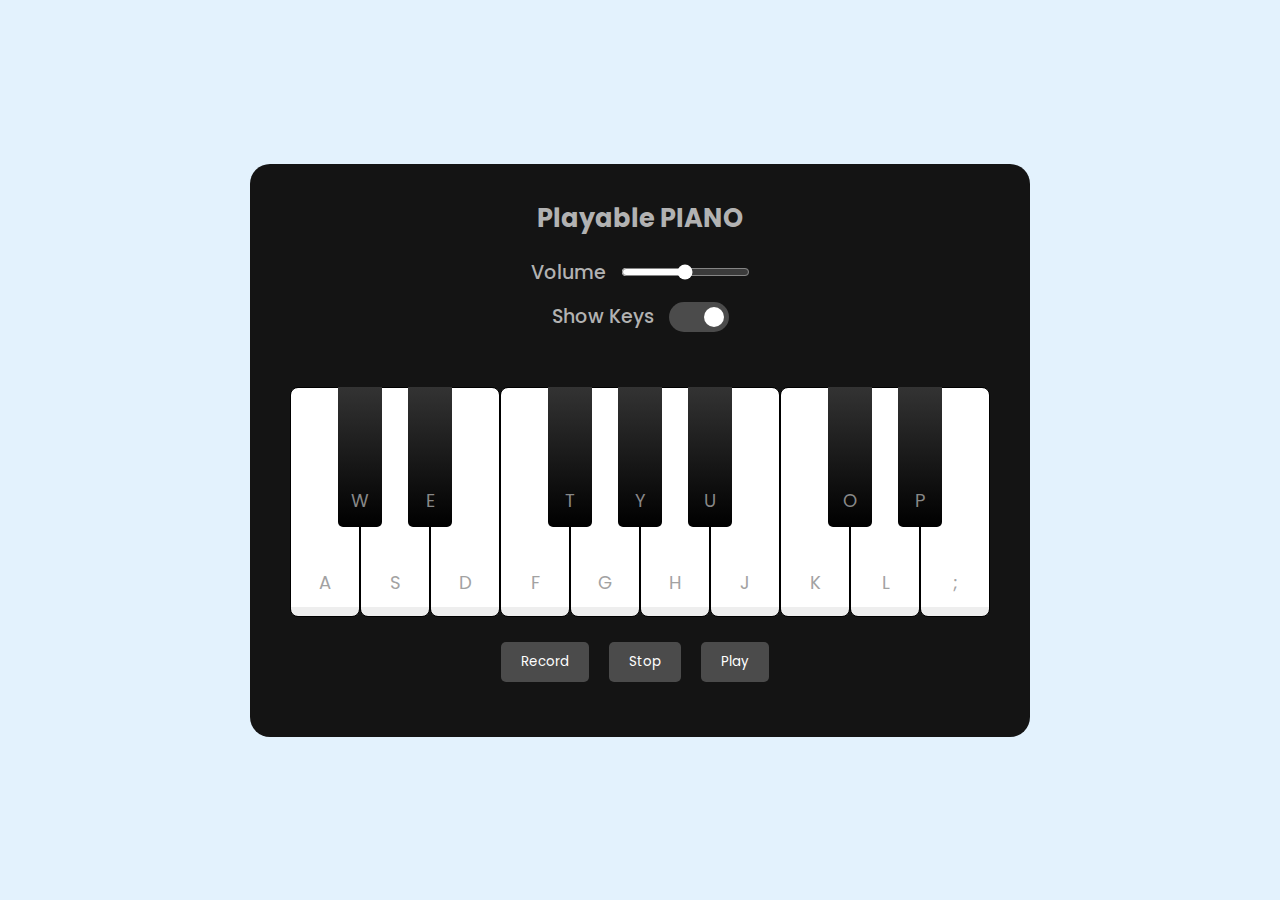
==== index.html @ d33167e9 "Added record button, play and stop. And deployed it on vercel." ====
<!DOCTYPE html>
<html lang="en" dir="ltr">
  <head>
    <meta charset="utf-8" />
    <title>Playable Piano</title>
    <link rel="stylesheet" href="index.css" />
    <meta name="viewport" content="width=device-width, initial-scale=1.0" />
    <script src="index.js" defer></script>
  </head>
  <body>
    <div class="wrapper">
      <header>
        <h2>Playable PIANO</h2>
        <div class="column volume-slider">
          <span>Volume</span>
          <input type="range" min="0" max="1" value="0.5" step="any" />
        </div>
        <div class="column keys-checkbox">
          <span>Show Keys</span><input type="checkbox" checked />
        </div>
      </header>
      <ul class="piano-keys">
        <li class="key white" data-key="a"><span>a</span></li>
        <li class="key black" data-key="w"><span>w</span></li>
        <li class="key white" data-key="s"><span>s</span></li>
        <li class="key black" data-key="e"><span>e</span></li>
        <li class="key white" data-key="d"><span>d</span></li>
        <li class="key white" data-key="f"><span>f</span></li>
        <li class="key black" data-key="t"><span>t</span></li>
        <li class="key white" data-key="g"><span>g</span></li>
        <li class="key black" data-key="y"><span>y</span></li>
        <li class="key white" data-key="h"><span>h</span></li>
        <li class="key black" data-key="u"><span>u</span></li>
        <li class="key white" data-key="j"><span>j</span></li>
        <li class="key white" data-key="k"><span>k</span></li>
        <li class="key black" data-key="o"><span>o</span></li>
        <li class="key white" data-key="l"><span>l</span></li>
        <li class="key black" data-key="p"><span>p</span></li>
        <li class="key white" data-key=";"><span>;</span></li>
      </ul>
      <br>
      <header>
        <div class="column controls">
          <button class="record-button">Record</button>
          <button class="stop-button">Stop</button>
          <button class="play-button">Play</button>
        </div>
      </header>
    </div>
  </body>
</html>
---- index.css ----
/* Import Google font - Poppins */
@import url('https://fonts.googleapis.com/css2?family=Poppins:wght@400;500;600&display=swap');
* {
  margin: 0;
  padding: 0;
  box-sizing: border-box;
  font-family: 'Poppins', sans-serif;
}
body {
  display: flex;
  align-items: center;
  justify-content: center;
  min-height: 100vh;
  background: #E3F2FD;
}
.wrapper {
  padding: 35px 40px;
  border-radius: 20px;
  background: #141414;
}
.wrapper header {
  display: flex;
  color: #B2B2B2;
  align-items: center;
  justify-content: center; /* Center the content horizontally */
  flex-direction: column; /* Stack the header content vertically */
}
header h2 {
  font-size: 1.6rem;
  margin-bottom: 20px; /* Add some space below the heading */
}
header .column {
  display: flex;
  align-items: center;
  justify-content: center; /* Center the column content horizontally */
  margin-bottom: 15px; /* Add some space between columns */
}
header span {
  font-weight: 500;
  margin-right: 15px;
  font-size: 1.19rem;
}
header input {
  outline: none;
  border-radius: 30px;
}
.volume-slider input {
  accent-color: #fff;
}
.keys-checkbox input {
  height: 30px;
  width: 60px;
  cursor: pointer;
  appearance: none;
  position: relative;
  background: #4B4B4B;
}
.keys-checkbox input::before {
  content: "";
  position: absolute;
  top: 50%;
  left: 5px;
  width: 20px;
  height: 20px;
  border-radius: 50%;
  background: #8c8c8c;
  transform: translateY(-50%);
  transition: all 0.3s ease;
}
.keys-checkbox input:checked::before {
  left: 35px;
  background: #fff;
}
.piano-keys {
  display: flex;
  list-style: none;
  margin-top: 40px;
}
.piano-keys .key {
  cursor: pointer;
  user-select: none;
  position: relative;
  text-transform: uppercase;
}
.piano-keys .black {
  z-index: 2;
  width: 44px;
  height: 140px;
  margin: 0 -22px 0 -22px;
  border-radius: 0 0 5px 5px;
  background: linear-gradient(#333, #000);
}
.piano-keys .black.active {
  box-shadow: inset -5px -10px 10px rgba(255,255,255,0.1);
  background:linear-gradient(to bottom, #000, #434343);
}
.piano-keys .white {
  height: 230px;
  width: 70px;
  border-radius: 8px;
  border: 1px solid #000;
  background: linear-gradient(#fff 96%, #eee 4%);
}
.piano-keys .white.active {
  box-shadow: inset -5px 5px 20px rgba(0,0,0,0.2);
  background:linear-gradient(to bottom, #fff 0%, #eee 100%);
}
.piano-keys .key span {
  position: absolute;
  bottom: 20px;
  width: 100%;
  color: #A2A2A2;
  font-size: 1.13rem;
  text-align: center;
}
.piano-keys .key.hide span {
  display: none;
}
.piano-keys .black span {
  bottom: 13px;
  color: #888888;
}
header .controls {
  display: flex;
  justify-content: center; /* Center the controls horizontally */
  gap: 10px; /* Add space between buttons */
  margin-bottom: 20px; /* Add some space below the controls */
}
header .controls button {
  background-color: #4B4B4B;
  border: none;
  color: #fff;
  padding: 10px 20px;
  margin-right: 10px;
  border-radius: 5px;
  cursor: pointer;
  transition: background-color 0.3s;
}
header .controls button:hover {
  background-color: #666;
}
header .controls button:active {
  background-color: #888;
}

@media screen and (max-width: 815px) {
  .wrapper {
    padding: 25px;
  }
  header {
    flex-direction: column;
  }
  header :where(h2, .column) {
    margin-bottom: 13px;
  }
  .volume-slider input {
    max-width: 100px;
  }
  .piano-keys {
    margin-top: 20px;
  }
  .piano-keys .key:where(:nth-child(9), :nth-child(10)) {
    display: none;
  }
  .piano-keys .black {
    height: 100px;
    width: 40px;
    margin: 0 -20px 0 -20px;
  }
  .piano-keys .white {
    height: 180px;
    width: 60px;
  }
}

@media screen and (max-width: 615px) {
  .piano-keys .key:nth-child(13),
  .piano-keys .key:nth-child(14),
  .piano-keys .key:nth-child(15),
  .piano-keys .key:nth-child(16),
  .piano-keys .key:nth-child(17) {
    display: none;
  }
  .piano-keys .white {
    width: 50px;
  }
}
.recording {
  background-color: red !important;
}
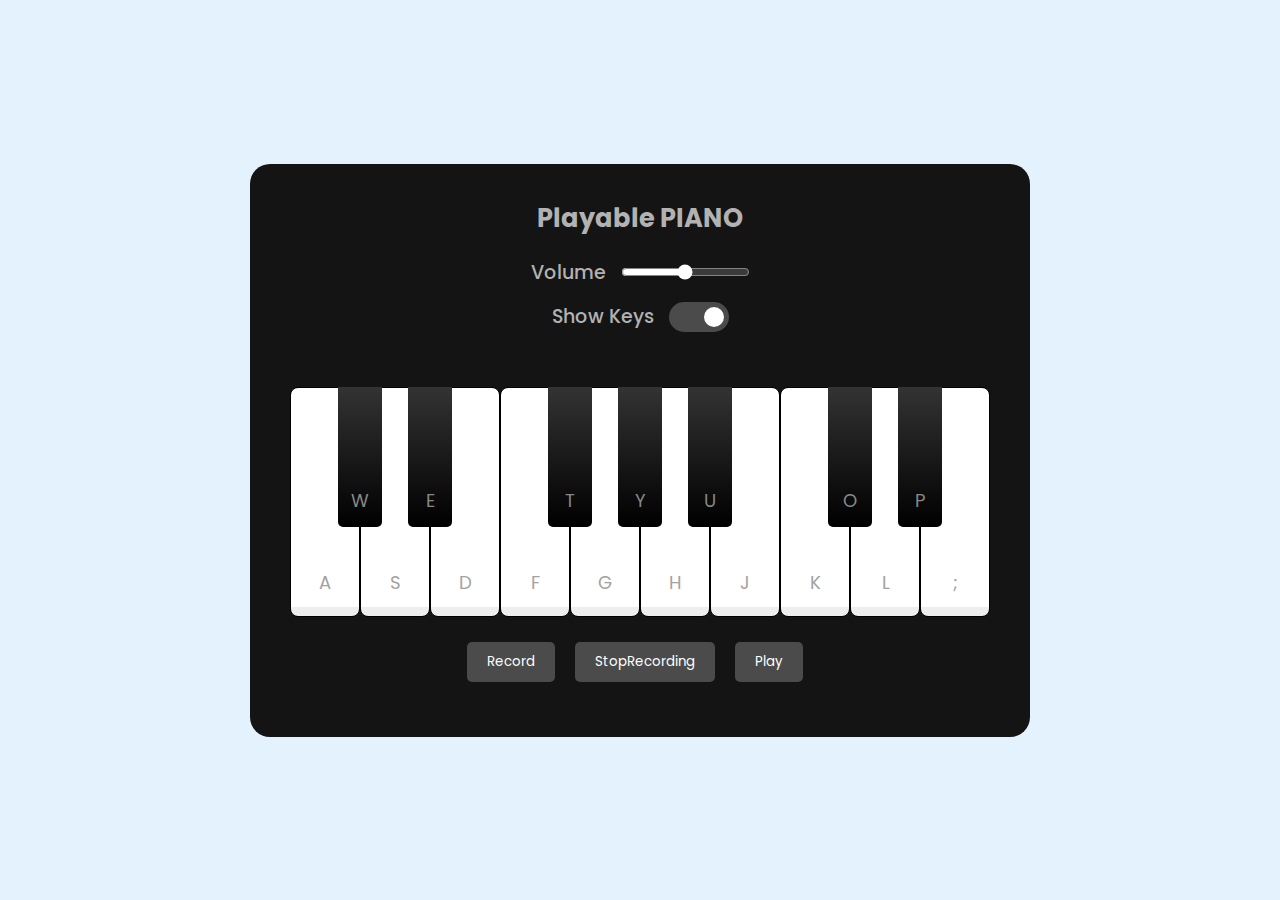
==== commit 636f50b6: "." ====
--- a/index.html
+++ b/index.html
@@ -42,7 +42,7 @@
       <header>
         <div class="column controls">
           <button class="record-button">Record</button>
-          <button class="stop-button">Stop</button>
+          <button class="stop-button">StopRecording</button>
           <button class="play-button">Play</button>
         </div>
       </header>
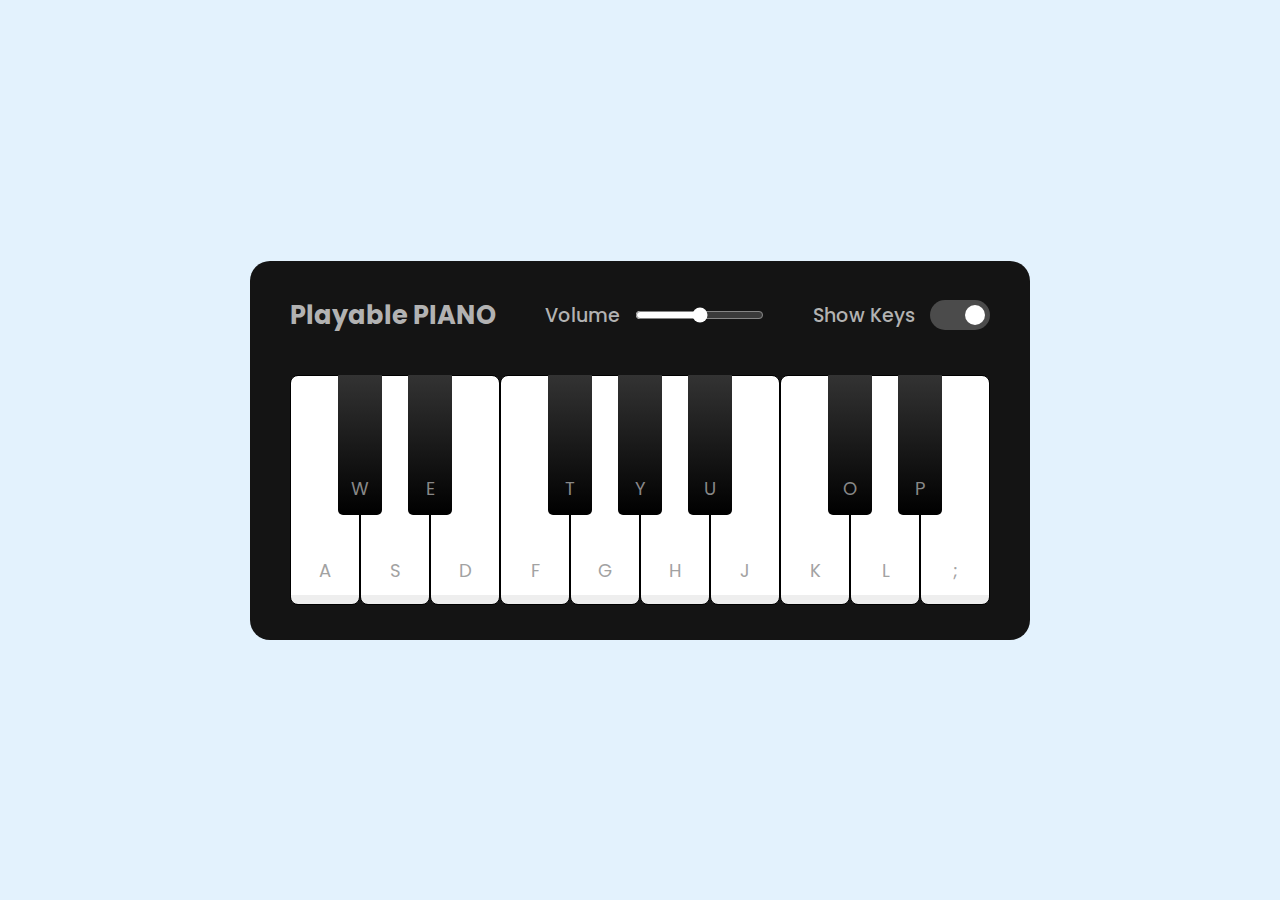
==== commit 66b6d1f7: "refactor" ====
--- a/index.html
+++ b/index.html
@@ -12,8 +12,8 @@
       <header>
         <h2>Playable PIANO</h2>
         <div class="column volume-slider">
-          <span>Volume</span>
-          <input type="range" min="0" max="1" value="0.5" step="any" />
+          <span>Volume</span
+          ><input type="range" min="0" max="1" value="0.5" step="any" />
         </div>
         <div class="column keys-checkbox">
           <span>Show Keys</span><input type="checkbox" checked />
@@ -38,14 +38,6 @@
         <li class="key black" data-key="p"><span>p</span></li>
         <li class="key white" data-key=";"><span>;</span></li>
       </ul>
-      <br>
-      <header>
-        <div class="column controls">
-          <button class="record-button">Record</button>
-          <button class="stop-button">StopRecording</button>
-          <button class="play-button">Play</button>
-        </div>
-      </header>
     </div>
   </body>
 </html>
--- a/index.css
+++ b/index.css
@@ -22,18 +22,14 @@
   display: flex;
   color: #B2B2B2;
   align-items: center;
-  justify-content: center; /* Center the content horizontally */
-  flex-direction: column; /* Stack the header content vertically */
+  justify-content: space-between;
 }
 header h2 {
   font-size: 1.6rem;
-  margin-bottom: 20px; /* Add some space below the heading */
 }
 header .column {
   display: flex;
   align-items: center;
-  justify-content: center; /* Center the column content horizontally */
-  margin-bottom: 15px; /* Add some space between columns */
 }
 header span {
   font-weight: 500;
@@ -53,7 +49,7 @@
   cursor: pointer;
   appearance: none;
   position: relative;
-  background: #4B4B4B;
+  background: #4B4B4B
 }
 .keys-checkbox input::before {
   content: "";
@@ -120,28 +116,6 @@
   bottom: 13px;
   color: #888888;
 }
-header .controls {
-  display: flex;
-  justify-content: center; /* Center the controls horizontally */
-  gap: 10px; /* Add space between buttons */
-  margin-bottom: 20px; /* Add some space below the controls */
-}
-header .controls button {
-  background-color: #4B4B4B;
-  border: none;
-  color: #fff;
-  padding: 10px 20px;
-  margin-right: 10px;
-  border-radius: 5px;
-  cursor: pointer;
-  transition: background-color 0.3s;
-}
-header .controls button:hover {
-  background-color: #666;
-}
-header .controls button:active {
-  background-color: #888;
-}
 
 @media screen and (max-width: 815px) {
   .wrapper {
@@ -178,13 +152,10 @@
   .piano-keys .key:nth-child(14),
   .piano-keys .key:nth-child(15),
   .piano-keys .key:nth-child(16),
-  .piano-keys .key:nth-child(17) {
+  .piano-keys .key :nth-child(17) {
     display: none;
   }
   .piano-keys .white {
     width: 50px;
   }
-}
-.recording {
-  background-color: red !important;
-}
+}